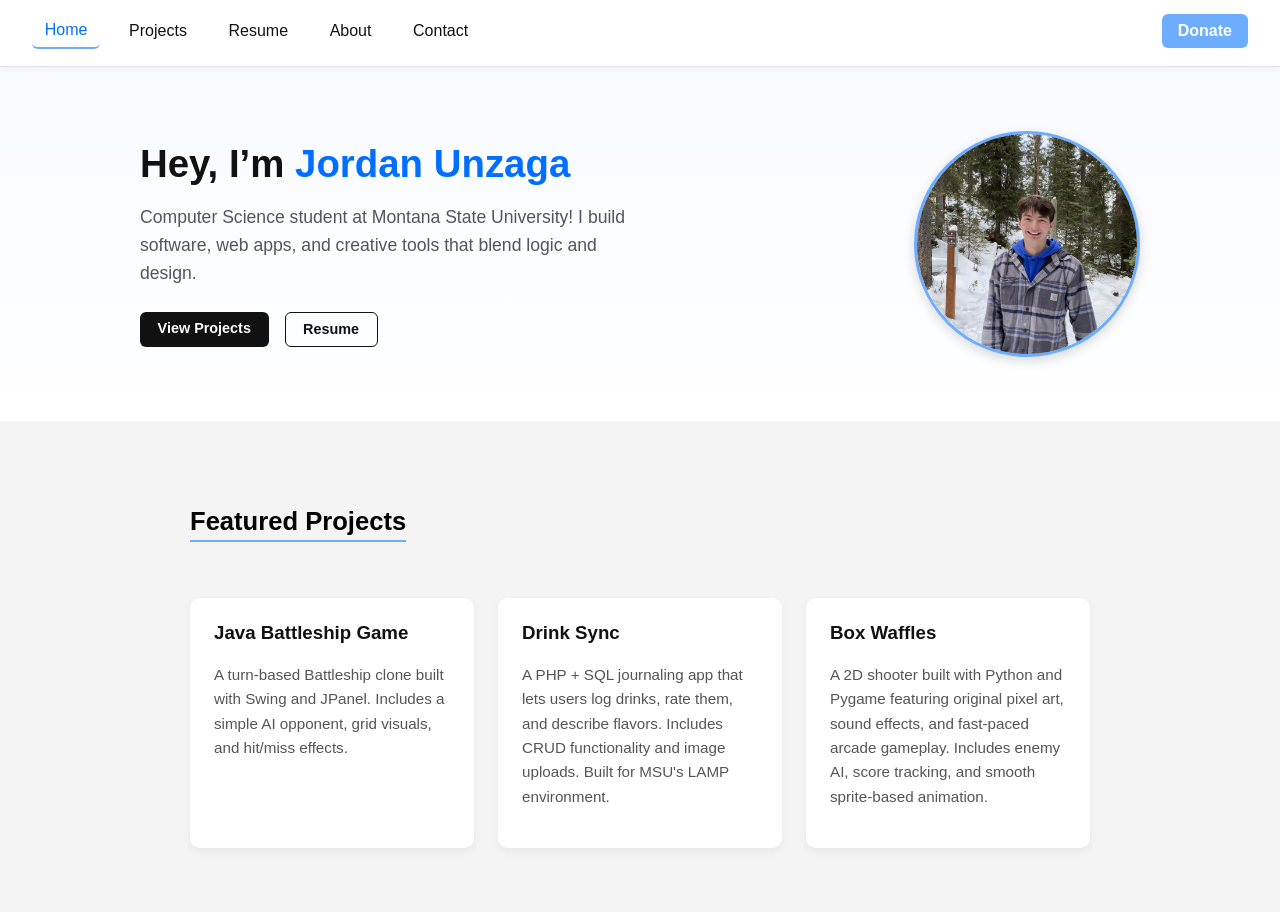
==== index.html @ 47d4561c "added old portfolio" ====
<!doctype html>
<html lang="en">
<head>
    <meta charset="UTF-8">
    <meta name="viewport" content="width=device-width, initial-scale=1">
    <link rel="icon" type="image/png" href="images/JULogo.png">
    <title>Jordan Unzaga | Portfolio</title>
    <link rel="stylesheet" href="css/navbar.css">
    <link rel="stylesheet" href="css/base.css">
    <link rel="stylesheet" href="css/home.css">
</head>

<body>
<div id="navbar"></div>

<!-- Hero -->
<section class="hero">
    <div class="hero-content">
        <div class="hero-text">
            <h1>Hey, I’m <span class="highlight">Jordan Unzaga</span></h1>
            <p>
                Computer Science student at Montana State University!
                I build software, web apps,
                and creative tools that blend logic and design.
            </p>
            <div class="btn-group">
                <a href="html/projects.html" class="btn">View Projects</a>
                <a href="html/resume.html" class="btn secondary">Resume</a>
            </div>
        </div>
        <img src="images/jordan_unzaga_home.jpg" alt="Jordan Unzaga" class="hero-photo">
    </div>
</section>

<!-- Featured Projects -->
<section class="featured page-wrapper">
    <h2>Featured Projects</h2>
    <div class="project-grid">
        <div class="project-card">
            <h3>Java Battleship Game</h3>
            <p>
                A turn-based Battleship clone built with Swing and JPanel. Includes a simple AI opponent,
                grid visuals, and hit/miss effects.
            </p>
        </div>

        <div class="project-card">
            <h3>Drink Sync</h3>
            <p>
                A PHP + SQL journaling app that lets users log drinks, rate them, and describe flavors.
                Includes CRUD functionality and image uploads. Built for MSU's LAMP environment.
            </p>
        </div>

        <div class="project-card">
            <h3>Box Waffles</h3>
            <p>
                A 2D shooter built with Python and Pygame featuring original pixel art,
                sound effects, and fast-paced arcade gameplay. Includes enemy AI,
                score tracking, and smooth sprite-based animation.
            </p>
        </div>
    </div>
</section>


<script src="script/navbar.js"></script>
</body>
</html>
---- css/navbar.css ----
body {
    margin: 0;
}

.navbar {
    width: 100%;
    background-color: #ffffff;
    border-bottom: 1px solid #e0e0e0;
    box-shadow: 0 2px 6px rgba(0, 0, 0, 0.05);
    box-sizing: border-box;
    position: sticky;
    top: 0;
    z-index: 1000;
}

.navbar ul {
    display: flex;
    align-items: center;
    justify-content: flex-start;
    gap: 1rem;
    list-style: none;
    margin: 0;
    padding: 0.8rem 2rem;
}

.navbar ul li a {
    display: block;
    color: #111;
    text-align: center;
    padding: 0.5rem 0.8rem;
    text-decoration: none;
    font-weight: 500;
    border-radius: 6px;
    transition: background-color 0.2s, color 0.2s;
}

.navbar ul li a:hover {
    background-color: #f4f4f4;
    color: #006fff;
}

.navbar ul li a.active {
    border-bottom: 2px solid #6dadff;
    color: #006fff;
}


.navbar ul .donate {
    margin-left: auto;
}

.navbar ul .donate a {
    background-color: #6dadff;
    color: white;
    font-weight: 600;
    border-radius: 6px;
    padding: 0.5rem 1rem;
    text-decoration: none;
    transition: background-color 0.2s;
}

.navbar ul .donate a:hover {
    background-color: #006fff;
    color: #ffffff;
}
---- css/base.css ----
body {
    margin: 0;
    font-family: Arial, Helvetica, sans-serif;
    background: #f4f4f4;
}

.page-wrapper {
    max-width: 900px;
    margin: 4rem auto;
    background: #fff;
    padding: 2rem 3rem;
    border-radius: 12px;
    box-shadow: 0 10px 25px rgba(0, 0, 0, .05);
}

h1 {
    margin-top: 0;
    margin-bottom: .5rem;
}

p {
    color: #333;
    line-height: 1.6;
    font-size: 1.05rem;
}

.section {
    margin-top: 2rem;
}

.section h2 {
    font-size: 1.2rem;
    border-bottom: 2px solid #6dadff;
    display: inline-block;
    padding-bottom: .3rem;
    margin-bottom: .8rem;
}

ul {
    margin: .4rem 0 0 1.2rem;
    padding: 0;
}

ul li {
    margin-bottom: .3rem;
}

.btn {
    display: inline-block;
    background: #111;
    color: #fff;
    text-decoration: none;
    padding: .55rem 1.1rem;
    border-radius: 6px;
    font-weight: 600;
    font-size: .9rem;
    transition: background 0.2s;
}

.btn:hover {
    background: #333;
}

.btn.secondary {
    background: transparent;
    color: #111;
    border: 1px solid #111;
}
---- css/home.css ----
.hero {
    background: linear-gradient(180deg, #f7faff 0%, #ffffff 100%);
    padding: 4rem 2rem;
}

.hero-content {
    display: flex;
    align-items: center;
    justify-content: center;
    gap: 3rem;
    flex-wrap: wrap;
    max-width: 1000px;
    margin: 0 auto;
}

.hero-text {
    flex: 1 1 360px;
    text-align: left;
    min-width: 280px;
}

.hero-text h1 {
    font-size: 2.4rem;
    color: #111;
    margin-bottom: .5rem;
}

.hero-text p {
    color: #555;
    font-size: 1.1rem;
    line-height: 1.6;
    margin-bottom: 1.5rem;
    max-width: 500px;
}

.highlight {
    color: #006fff;
    font-weight: 600;
}

.hero-photo {
    width: 220px;
    height: 220px;
    object-fit: cover;
    border-radius: 50%;
    box-shadow: 0 4px 12px rgba(0,0,0,.15);
    border: 3px solid #6dadff;
    flex-shrink: 0;
}

.btn-group {
    display: flex;
    gap: 1rem;
    flex-wrap: wrap;
}


.featured {
    background: none;
    box-shadow: none;
    border-radius: 0;
    padding: 0;
}

.featured h2 {
    text-align: center;
    font-size: 1.6rem;
    margin-bottom: 1.5rem;
    border-bottom: 2px solid #6dadff;
    display: inline-block;
    padding-bottom: .3rem;
}


.project-grid {
    display: grid;
    grid-template-columns: repeat(auto-fit, minmax(260px, 1fr));
    gap: 1.5rem;
    margin-top: 2rem;
}

.project-card {
    background: #fff;
    border-radius: 10px;
    box-shadow: 0 4px 10px rgba(0,0,0,.05);
    padding: 1.5rem;
    transition: transform .2s ease, box-shadow .2s ease;
}

.project-card:hover {
    transform: translateY(-4px);
    box-shadow: 0 6px 14px rgba(0,0,0,.1);
}

.project-card h3 {
    margin-top: 0;
    color: #111;
}

.project-card p {
    color: #555;
    font-size: .95rem;
}

@media (max-width: 700px) {
    .hero-content {
        flex-direction: column-reverse;
        text-align: center;
    }

    .hero-text {
        text-align: center;
    }

    .hero-text p {
        margin-left: auto;
        margin-right: auto;
    }
}
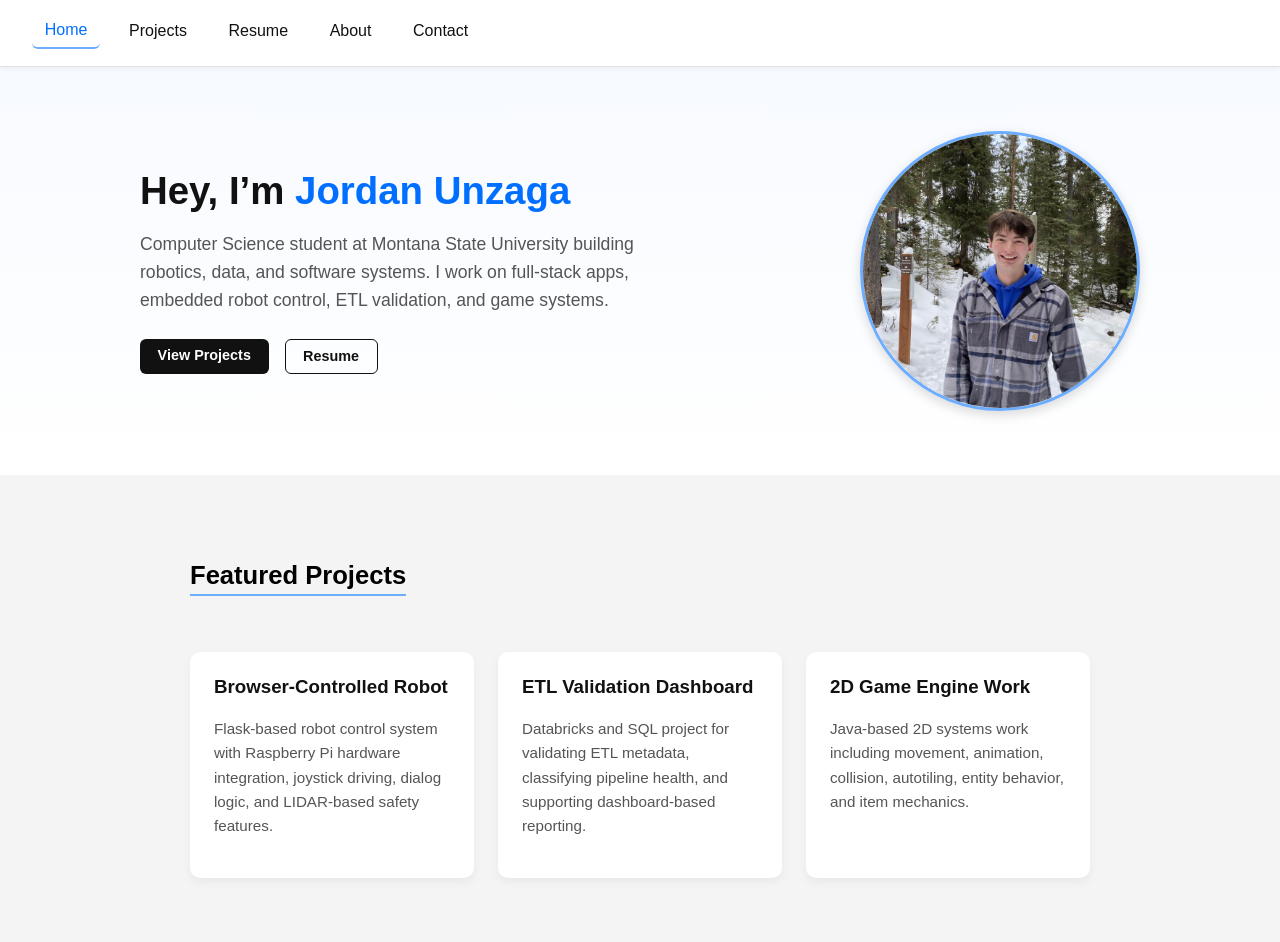
==== commit 4f00abf1: "updated portfolio!" ====
--- a/index.html
+++ b/index.html
@@ -18,11 +18,10 @@
     <div class="hero-content">
         <div class="hero-text">
             <h1>Hey, I’m <span class="highlight">Jordan Unzaga</span></h1>
-            <p>
-                Computer Science student at Montana State University!
-                I build software, web apps,
-                and creative tools that blend logic and design.
-            </p>
+                <p>
+                    Computer Science student at Montana State University building robotics, data, and software systems.
+                    I work on full-stack apps, embedded robot control, ETL validation, and game systems.
+                </p>
             <div class="btn-group">
                 <a href="html/projects.html" class="btn">View Projects</a>
                 <a href="html/resume.html" class="btn secondary">Resume</a>
@@ -37,27 +36,26 @@
     <h2>Featured Projects</h2>
     <div class="project-grid">
         <div class="project-card">
-            <h3>Java Battleship Game</h3>
+            <h3>Browser-Controlled Robot</h3>
             <p>
-                A turn-based Battleship clone built with Swing and JPanel. Includes a simple AI opponent,
-                grid visuals, and hit/miss effects.
+                Flask-based robot control system with Raspberry Pi hardware integration,
+                joystick driving, dialog logic, and LIDAR-based safety features.
             </p>
         </div>
 
         <div class="project-card">
-            <h3>Drink Sync</h3>
+            <h3>ETL Validation Dashboard</h3>
             <p>
-                A PHP + SQL journaling app that lets users log drinks, rate them, and describe flavors.
-                Includes CRUD functionality and image uploads. Built for MSU's LAMP environment.
+                Databricks and SQL project for validating ETL metadata, classifying pipeline health,
+                and supporting dashboard-based reporting.
             </p>
         </div>
 
         <div class="project-card">
-            <h3>Box Waffles</h3>
+            <h3>2D Game Engine Work</h3>
             <p>
-                A 2D shooter built with Python and Pygame featuring original pixel art,
-                sound effects, and fast-paced arcade gameplay. Includes enemy AI,
-                score tracking, and smooth sprite-based animation.
+                Java-based 2D systems work including movement, animation, collision,
+                autotiling, entity behavior, and item mechanics.
             </p>
         </div>
     </div>
--- a/css/navbar.css
+++ b/css/navbar.css
@@ -14,6 +14,7 @@
 }
 
 .navbar ul {
+    flex-wrap: wrap;
     display: flex;
     align-items: center;
     justify-content: flex-start;
@@ -63,3 +64,20 @@
     background-color: #006fff;
     color: #ffffff;
 }
+
+@media (max-width: 640px) {
+    .navbar ul {
+        justify-content: center;
+        gap: 0.5rem;
+        padding: 0.75rem 1rem;
+    }
+
+    .navbar ul li a {
+        padding: 0.45rem 0.7rem;
+        font-size: 0.95rem;
+    }
+
+    .navbar ul .donate {
+        margin-left: 0;
+    }
+}
--- a/css/base.css
+++ b/css/base.css
@@ -5,10 +5,10 @@
 }
 
 .page-wrapper {
-    max-width: 900px;
+    width: min(900px, calc(100% - 2rem));
     margin: 4rem auto;
     background: #fff;
-    padding: 2rem 3rem;
+    padding: clamp(1rem, 2.5vw, 3rem);
     border-radius: 12px;
     box-shadow: 0 10px 25px rgba(0, 0, 0, .05);
 }
@@ -67,4 +67,32 @@
     border: 1px solid #111;
 }
 
+img {
+    max-width: 100%;
+    height: auto;
+    display: block;
+}
 
+*,
+*::before,
+*::after {
+    box-sizing: border-box;
+}
+
+@media (max-width: 640px) {
+    .page-wrapper {
+        width: min(100% - 1rem, 900px);
+        margin: 1rem auto 2rem;
+        border-radius: 10px;
+    }
+
+    h1 {
+        font-size: 1.8rem;
+    }
+
+    p {
+        font-size: 1rem;
+    }
+}
+
+
--- a/css/home.css
+++ b/css/home.css
@@ -39,9 +39,10 @@
 }
 
 .hero-photo {
-    width: 220px;
-    height: 220px;
+    width: clamp(180px, 28vw, 280px);
+    aspect-ratio: 1 / 1;
     object-fit: cover;
+    object-position: center;
     border-radius: 50%;
     box-shadow: 0 4px 12px rgba(0,0,0,.15);
     border: 3px solid #6dadff;
@@ -103,17 +104,53 @@
 }
 
 @media (max-width: 700px) {
+    .hero {
+        padding: 2.5rem 1rem;
+    }
+
     .hero-content {
         flex-direction: column-reverse;
         text-align: center;
+        gap: 1.5rem;
     }
 
     .hero-text {
         text-align: center;
+        min-width: 0;
+        flex: 1 1 auto;
+    }
+
+    .hero-text h1 {
+        font-size: 2rem;
     }
 
     .hero-text p {
         margin-left: auto;
         margin-right: auto;
+        font-size: 1rem;
     }
-}+
+    .btn-group {
+        justify-content: center;
+    }
+
+    .project-grid {
+        grid-template-columns: 1fr;
+    }
+}
+
+@media (min-width: 701px) and (max-width: 1024px) {
+    .hero {
+        padding: 3rem 1.5rem;
+    }
+
+    .hero-content {
+        gap: 2rem;
+    }
+
+    .hero-text h1 {
+        font-size: 2.1rem;
+    }
+}
+
+
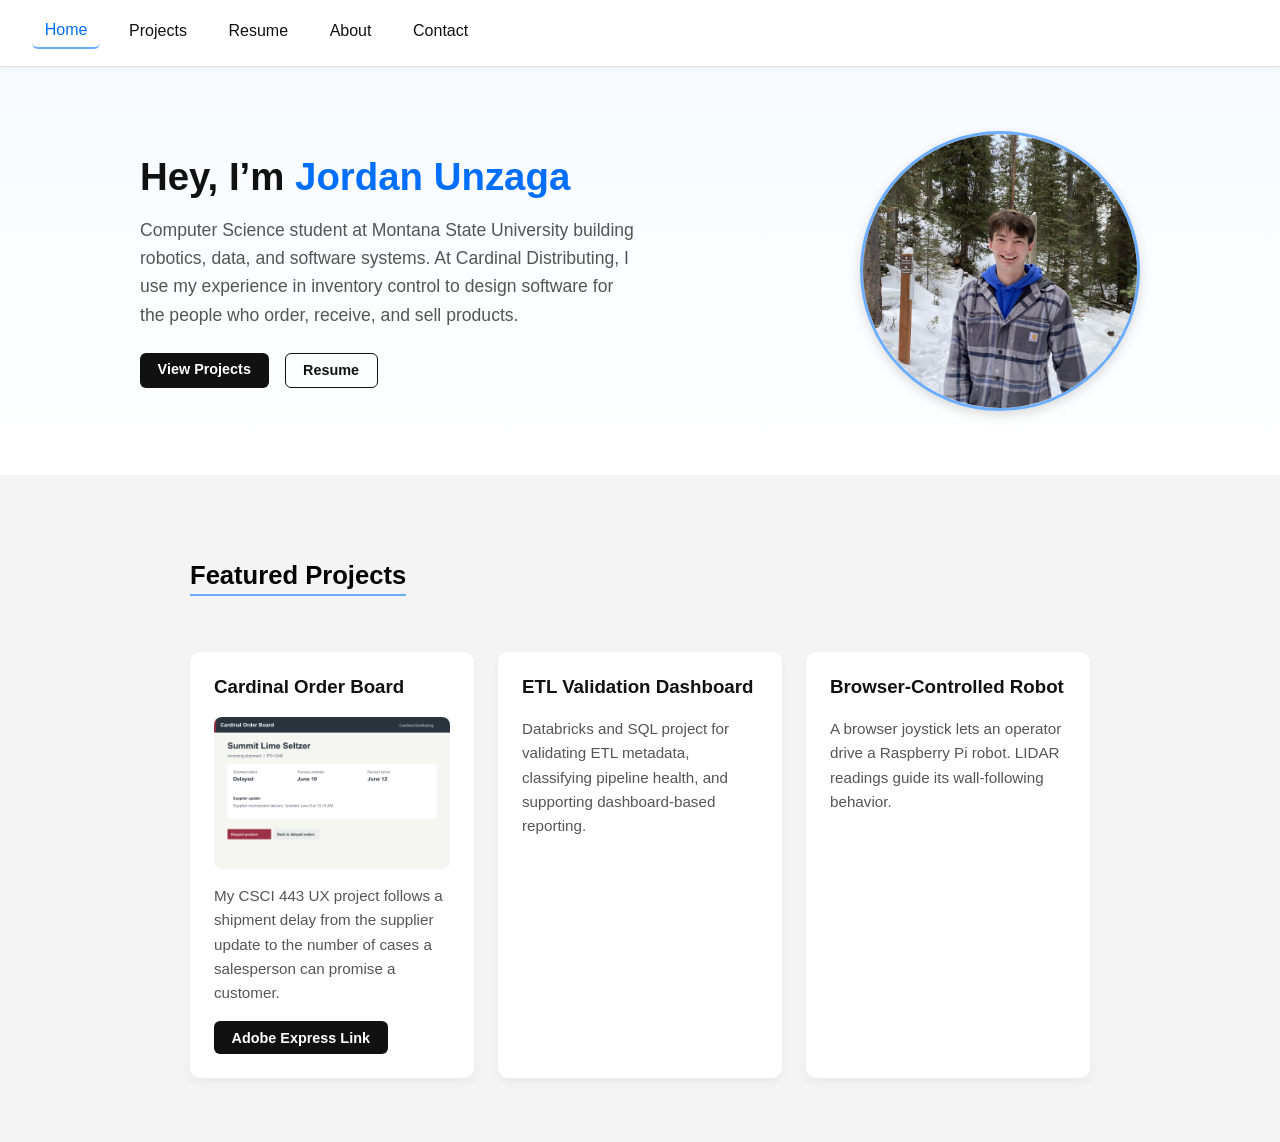
==== commit ebb3384e: "alters portfolio to match CSCI443 portfolio requirements" ====
--- a/index.html
+++ b/index.html
@@ -20,7 +20,7 @@
             <h1>Hey, I’m <span class="highlight">Jordan Unzaga</span></h1>
                 <p>
                     Computer Science student at Montana State University building robotics, data, and software systems.
-                    I work on full-stack apps, embedded robot control, ETL validation, and game systems.
+                    At Cardinal Distributing, I use my experience in inventory control to design software for the people who order, receive, and sell products.
                 </p>
             <div class="btn-group">
                 <a href="html/projects.html" class="btn">View Projects</a>
@@ -36,11 +36,12 @@
     <h2>Featured Projects</h2>
     <div class="project-grid">
         <div class="project-card">
-            <h3>Browser-Controlled Robot</h3>
+            <h3>Cardinal Order Board</h3>
+<a href="images/cob-shipment.png"><img class="project-image" style="width:100%;height:auto;border-radius:8px;margin-bottom:.6rem" src="images/cob-shipment.png" alt="Shipment details showing the revised arrival date — open full size"></a>
             <p>
-                Flask-based robot control system with Raspberry Pi hardware integration,
-                joystick driving, dialog logic, and LIDAR-based safety features.
+                My CSCI 443 UX project follows a shipment delay from the supplier update to the number of cases a salesperson can promise a customer.
             </p>
+<div class="project-links"><a class="btn" href="https://new.express.adobe.com/webpage/lxT2cFe9dSMWk">Adobe Express Link</a></div>
         </div>
 
         <div class="project-card">
@@ -52,10 +53,9 @@
         </div>
 
         <div class="project-card">
-            <h3>2D Game Engine Work</h3>
+            <h3>Browser-Controlled Robot</h3>
             <p>
-                Java-based 2D systems work including movement, animation, collision,
-                autotiling, entity behavior, and item mechanics.
+                A browser joystick lets an operator drive a Raspberry Pi robot. LIDAR readings guide its wall-following behavior.
             </p>
         </div>
     </div>
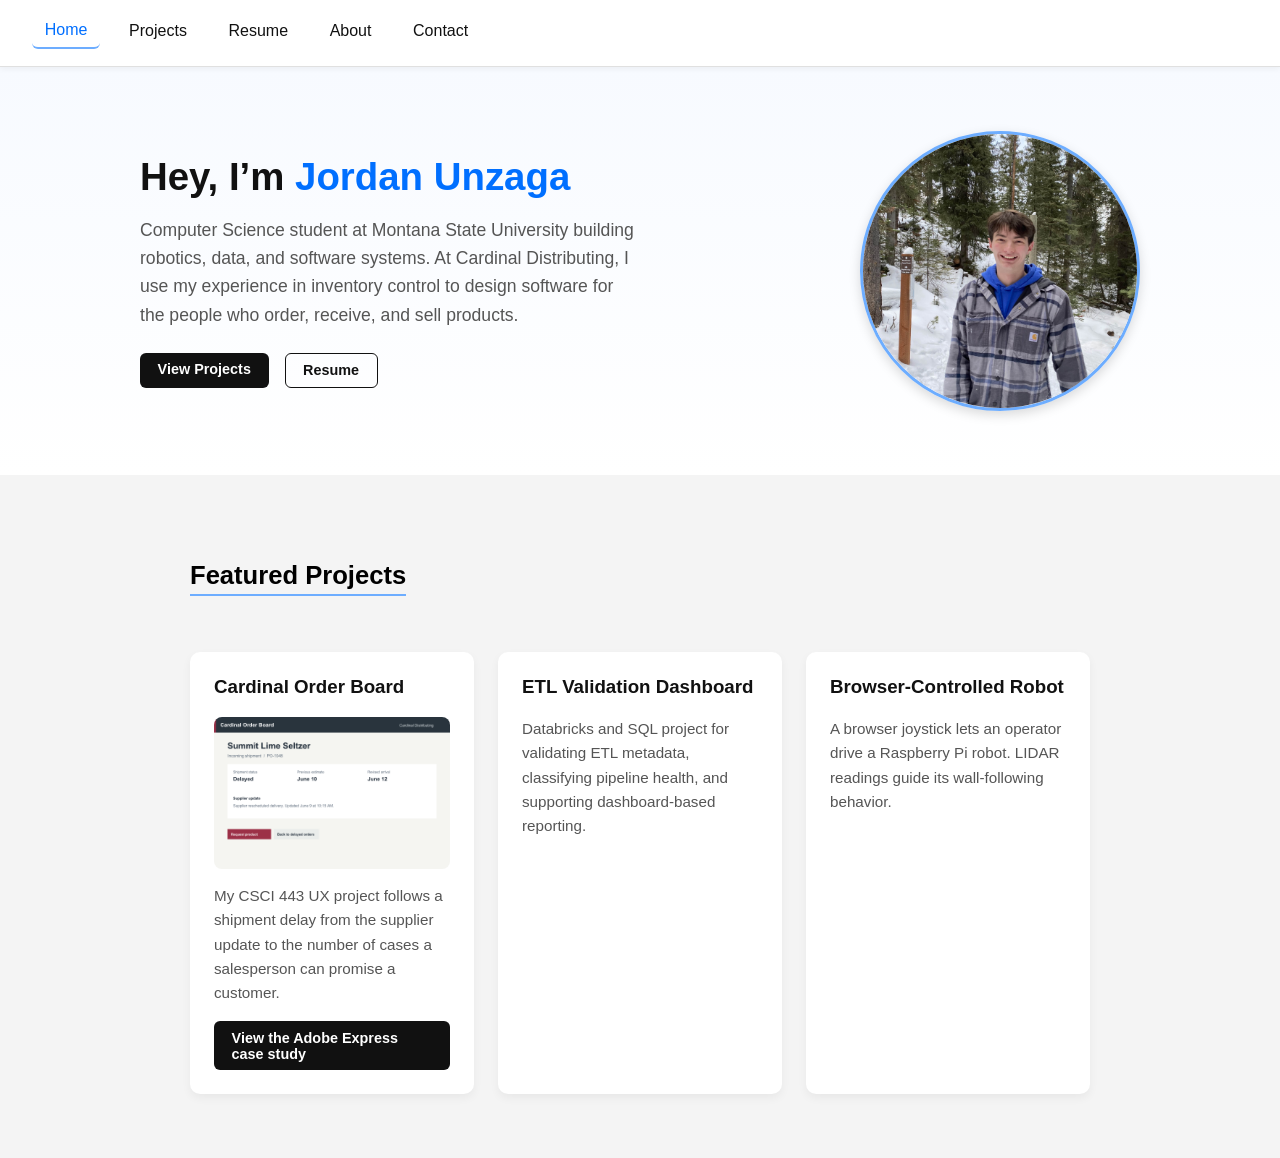
==== commit c3062afd: "added back original projects" ====
--- a/index.html
+++ b/index.html
@@ -41,7 +41,7 @@
             <p>
                 My CSCI 443 UX project follows a shipment delay from the supplier update to the number of cases a salesperson can promise a customer.
             </p>
-<div class="project-links"><a class="btn" href="https://new.express.adobe.com/webpage/lxT2cFe9dSMWk">Adobe Express Link</a></div>
+<div class="project-links"><a class="btn" href="https://new.express.adobe.com/webpage/lxT2cFe9dSMWk">View the Adobe Express case study</a></div>
         </div>
 
         <div class="project-card">
